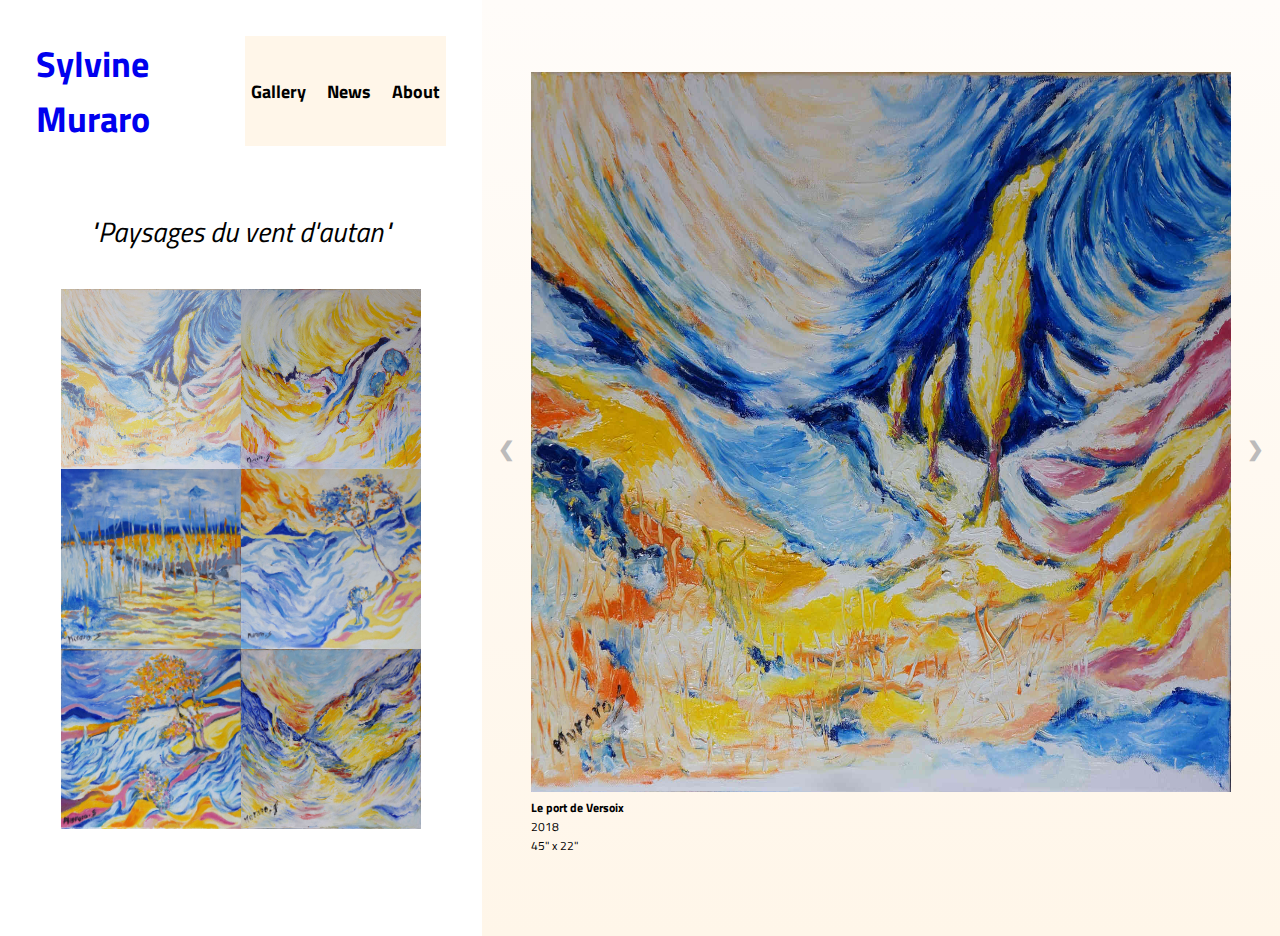
==== gallery.html @ d10dbedd "initial gallery commit" ====
<!DOCTYPE html>
<html lang="en">
<head>
    <meta charset="UTF-8">
    <meta http-equiv="X-UA-Compatible" content="IE=edge">
    <meta name="viewport" content="width=device-width, initial-scale=1.0">
    <title>Sylvine Muraro</title>
    <link rel="stylesheet" href="style.css">
</head>
<body>
    <div class="sideContainer">
        <div class="header">
            <div class="logo">
                <a href="index.html">Sylvine Muraro</a>
            </div>
            <div class="tabMenu">
                <button class="tablink" onclick="openMenu('mosaic', 'gallery', this)" id="defaultOpen">Gallery</button>
                <button class="tablink" onclick="openMenu('news', 'article', this)">News</button>
                <button class="tablink" onclick="openMenu('about', 'bio', this)">About</button>
            </div>
        </div>
        
        <div class="sideMenu"> 

            <div id="mosaic" class="tabcontent">
                <p id="galleryTitle" class="title">"Paysages du vent d'autan"</p>
                <div class="row">
                    <div class="column">
                        <img class="demo cursor" src="1.jpg" style="width:100%" onclick="currentSlide(1)" alt="Cinque Terre">
                    </div>
                    <div class="column">
                        <img class="demo cursor" src="2.jpg" style="width:100%" onclick="currentSlide(2)" alt="Cinque Terre">
                    </div>
                    <div class="column">
                        <img class="demo cursor" src="3.jpg" style="width:100%" onclick="currentSlide(3)" alt="Cinque Terre">
                    </div>
                    <div class="column">
                        <img class="demo cursor" src="4.jpg" style="width:100%" onclick="currentSlide(4)" alt="Cinque Terre">
                    </div>
                    <div class="column">
                        <img class="demo cursor" src="5.jpg" style="width:100%" onclick="currentSlide(5)" alt="Cinque Terre">
                    </div>
                    <div class="column">
                        <img class="demo cursor" src="6.jpg" style="width:100%" onclick="currentSlide(6)" alt="Cinque Terre">
                    </div>
                    <div class="column">
                        <img class="demo cursor" src="7.jpg" style="width:100%" onclick="currentSlide(7)" alt="Cinque Terre">
                    </div>
                    <div class="column">
                        <img class="demo cursor" src="8.jpg" style="width:100%" onclick="currentSlide(8)" alt="Cinque Terre">
                    </div>
                    <div class="column">
                        <img class="demo cursor" src="9.jpg" style="width:100%" onclick="currentSlide(9)" alt="Cinque Terre">
                    </div>
                    <div class="column">
                        <img class="demo cursor" src="10.jpg" style="width:100%" onclick="currentSlide(10)" alt="Cinque Terre">
                    </div>
                    <div class="column">
                        <img class="demo cursor" src="11.jpg" style="width:100%" onclick="currentSlide(11)" alt="Cinque Terre">
                    </div>
                    <div class="column">
                        <img class="demo cursor" src="12.jpg" style="width:100%" onclick="currentSlide(12)" alt="Cinque Terre">
                    </div>
                    <div class="column">
                        <img class="demo cursor" src="13.jpg" style="width:100%" onclick="currentSlide(13)" alt="Cinque Terre">
                    </div>
                </div>
               
            </div>
            
            <div id="news" class="tabcontent">
                <p class="title">News</p>
                <div class="eventContainer">
                    <div class="events">
                        <p classe="date">25/06/2023</p>
                        <p class="eventTitle">Exposition galerie du Caveau de l'Union de producteurs</p>
                        <p class="eventDescription">La gallerie nous fait l'honneur de présenter la prochaine série de tableaux intitulée blablabla...</p>
                    </div>
                    <div class="events">
                        <p classe="date">25/06/2023</p>
                        <p class="eventTitle">Exposition galerie "El Toro Loco"</p>
                        <p class="eventDescription">Les tableaux sont présentés en ce moment dans le restaurant el Toro Loco à blablabla...</p>
                    </div>
                    <div class="events">
                        <p classe="date">25/06/2023</p>
                        <p class="eventTitle">Galerie Baz'Art Café - Théâtre - Expos à Libourne</p>
                        <p class="eventDescription">Lorem ipsum, dolor sit amet consectetur adipisicing elit. Commodi, nostrum reiciendis odio ab minima magni quisquam error facilis repellendus quas cupiditate, nihil vel maiores tempora, ducimus a labore eius laudantium?</p>
                    </div>
                    <div class="events">
                        <p classe="date">25/06/2023</p>
                        <p class="eventTitle">Exposition galerie du Caveau de l'Union de producteurs</p>
                        <p class="eventDescription">La gallerie nous fait l'honneur de présenter la prochaine série de tableaux intitulée blablabla...</p> 
                    </div>
                </div>
            </div>
            
            <div id="about" class="tabcontent">
                <p class="title">Contact</p>
                <p>For further information and enquiries, please contact : ddddd@ppppp.com</p>
                <p>email</p>
                <p>address</p>
                <p>etc....</p>
            </div>
            
              
        </div>
        
        <!--<div class="footer">
                (c) 2022 - Sylvine Muraro. All rights reserved
        </div>
        !-->
    </div>
    
    
    <div id="gallery" class="slideShow">
        <a class="prev" onclick="plusSlides(-1)">&#10094;</a>
        
        <div class="mySlides">
            <img src="1.jpg">
            <div class="caption">
                <div class="captionTitle">Le port de Versoix</div>
                <div>2018</div>
                <div>45" x 22"</div>
            </div>
        </div>
        
        <div class="mySlides">
            <img src="2.jpg">
            <div class="caption">
                <p>blablablablablablabla</p>
            </div>
        </div>

        <div class="mySlides">
            <img src="3.jpg">
            <div class="caption">
                <p>blablablablablablabla</p>
            </div>
        </div>
        <div class="mySlides">
            <img src="4.jpg">
            <div class="caption">
                <p>blablablablablablabla</p>
            </div>
        </div>
        <div class="mySlides">
            <img src="5.jpg">
            <div class="caption">
                <p>blablablablablablabla</p>
            </div>
        </div>
        <div class="mySlides">
            <img src="6.jpg">
            <div class="caption">
                <p>blablablablablablabla</p>
            </div>
        </div>
        <div class="mySlides">
            <img src="7.jpg">
            <div class="caption">
                <p>blablablablablablabla</p>
            </div>
        </div>
        <div class="mySlides">
            <img src="8.jpg">
            <div class="caption">
                <p>blablablablablablabla</p>
            </div>
        </div>
        <div class="mySlides">
            <img src="9.jpg">
            <div class="caption">
                <p>blablablablablablabla</p>
            </div>
        </div>
        <div class="mySlides">
            <img src="10.jpg">
            <div class="caption">
                <p>blablablablablablabla</p>
            </div>
        </div>
        <div class="mySlides">
            <img src="11.jpg">
            <div class="caption">
                <p>blablablablablablabla</p>
            </div>
        </div>
        <div class="mySlides">
            <img src="12.jpg">
            <div class="caption">
                <p>blablablablablablabla</p>
            </div>
        </div>
        <div class="mySlides">
            <img src="13.jpg">
            <div class="caption">
                <p>blablablablablablabla</p>
            </div>
        </div>

        <a class="next" onclick="plusSlides(1)">&#10095;</a> 
    </div>

    <div id="bio" class="slideShow">
        <div class="bioContainer">
            <p id="aboutTitle" class="title">About the artist</p>
            <div class="bio">
                <div class="profilePicture">
                    <img src="profile.jpg" alt="Sylvine Muraro">
                </div>
                <div class="bioText">
                    Lorem ipsum dolor sit amet consectetur adipisicing elit. Velit nobis excepturi accusamus quod aut dolorum ducimus id accusantium doloribus harum sint suscipit, recusandae distinctio tempora laboriosam? Dolorum minus quo debitis!
                </div>
            </div>
                
        </div>
        
    </div>

    <div id="article" class="slideShow">
        <div class="articleContainer">
            <p class="title">Press</p>
            <div class = "articlePicture">
                <img src="resistant.jpg" alt="Le Résistant">
            </div>
        </div>
    </div>
    

    <script src="main.js"></script>

</body>
</html>
---- style.css ----
@import url('https://fonts.googleapis.com/css2?family=Titillium+Web');

body {
    display: flex;
    font-family: Titillium Web;
}

body, html {
    height: 100vh;
    margin: 0;
}

.header {
  display: flex;
  justify-content: space-between;
  padding-bottom: 4vh;
}

.logo {
  font-size: 4vh;
  color: black;
  font-weight: bold;
}

.tabMenu {
  display: flex;
  justify-content: space-between;
  gap: 1vh;
  background-color:rgb(255,246,233);
}

.sideContainer {
  display: flex;
  flex-direction: column;
  width: 32%;
  padding: 4vh;
  flex-shrink: 0;
}

.sideMenu {
  display: flex;
  flex-direction: column;
}

.title {
  display: flex;
  font-size: 28px;
  font-style: oblique;
  margin-bottom: 4vh;
}

#galleryTitle {
  justify-content: center;
}

.caption {
  width: 20vh;
  display: flex;
  flex-direction: column;
  font-size: 12px;
}

.captionTitle {
  font-weight: bold;
}

a {
  text-decoration: none;
}

a:visited {
  color: black;
}

.tablink {
  border: none;
  outline: none;
  cursor: pointer;
  display: flex;
  justify-content: center;
  align-items: center;
  font-size: 2vh;
  background-color:rgb(255,246,233);
  font-family: inherit;
  font-weight: bold;
}

/* Change background color of buttons on hover */
.tablink:hover {
  color: rgb(119,119,119);
}


/* Set default styles for tab content */
.tabcontent {
  display: flex;
  flex-direction: column;
  flex: 1;
}

.events {
  margin-bottom: 4vh;
}

.eventTitle {
  font-weight: bold;
}

/* GALLERY */
/*------------------------------------------------------------*/
.slideShow {
  display: flex;
  background: linear-gradient(rgb(255, 252, 249), rgb(255,246,233));
  flex: 1;
  height: 96vh;
  padding-top: 8vh;
  }

  #gallery {
    justify-content: center;
  }

/* Hide the images by default */
.mySlides img {
  max-height: 80vh;
  max-width: 100%;
  /*display: flex;*/
  opacity: 1;
  transition: 0.3s;
}

/* Add a pointer when hovering over the thumbnail images */
.cursor {
  cursor: pointer;
}

/* Next & previous buttons */
.prev,
.next {
  cursor: pointer;
  display: flex;
  align-items: center;
  height: 80vh;
  padding: 16px;
  color: rgb(188, 187, 187);
  font-weight: bold;
  font-size: 20px;
  border-radius: 0 3px 3px 0;
  user-select: none;
  -webkit-user-select: none;
}

.prevNext {
  display: flex;
  align-items: space-between;
  flex 1;
}

/* On hover, add a black background color with a little bit see-through */
.prev:hover,
.next:hover {
  color: black;
}

.row {  
  display: flex;
  flex-wrap: wrap;
  overflow: auto;
  white-space: nowrap;
  max-height: 60vh;
  justify-content: center;
}

.column {
  height: 20vh;
  width: 20vh;
}

.eventContainer {
  display: flex;
  flex-wrap: wrap;
  overflow: auto;
  /*white-space: nowrap;*/
  max-height: 60vh;
  /*justify-content: center;*/
}


/* Add a transparency effect for thumnbail images */
.demo {
  opacity: 1;
}

.active,
.demo:hover {
  opacity: 0.6;
  transition: 0.3s;
}

img {
  height: 100%;
  width: 100%;
  animation-duration: 1.5s;
  animation-name: slidein;
}

@keyframes slidein {
  from {
    opacity: 0.6;
  }

  to {
    opacity: 1;
  }
}

.profilePicture {
  display: flex;
  height: 40vh;
  width: 40vh;
  flex-shrink: 0;
}

.profilePicture img {
  object-fit: cover;
}

.bioContainer {
  display: flex;
  flex-direction: column;
  padding: 0 16vh;
  margin-top: 6vh;
}

.bio {
 display: flex;
 gap: 4vh;
}

.articleContainer {
  display: flex;
  flex-direction: column;
  padding: 0 16vh;
  margin-top: 6vh;
}

.articlePicture {
  height: 70vh;
}

.articlePicture img {
  object-fit: cover;
}


/* Scrollbar styling for Firefox and Chrome*/
@supports (scrollbar-color: red blue) {
  * {
    /*scrollbar-color:  white;*/
    scrollbar-width: thin;
  }
}

::-webkit-scrollbar {
  width: 5px; 
  height: 7px;
}

::-webkit-scrollbar-thumb {
  background-color: rgb(188, 187, 187);
  /*outline: 1px solid #1e202a;*/
  /*border-radius: 50px;*/
}

::-webkit-scrollbar-track {
  box-shadow: inset 0 0 4px rgba(255, 255, 255, 0.2);
}

/* Hide scrollbar for Chrome, Safari and Opera */
/*.row::-webkit-scrollbar {
  display: none;
}

/* Hide scrollbar for IE, Edge and Firefox */
/*.row {
  -ms-overflow-style: none;  /* IE and Edge */
/*  scrollbar-width: none;  /* Firefox */
/*}

/*.footer {
  display: flex;
  justify-content: space-between;
}*/
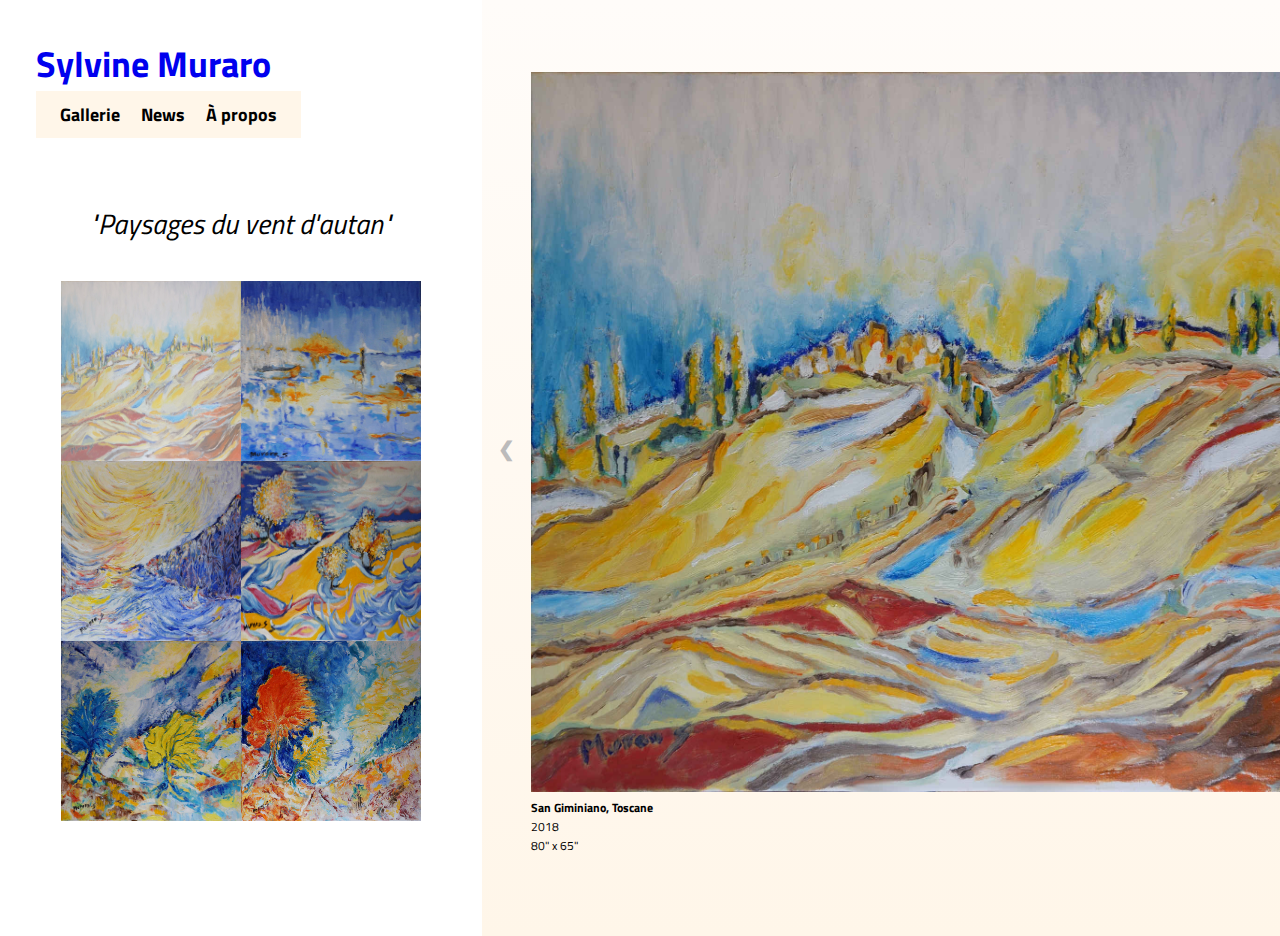
==== commit 8e71e55e: "version to be published online" ====
--- a/gallery.html
+++ b/gallery.html
@@ -14,9 +14,9 @@
                 <a href="index.html">Sylvine Muraro</a>
             </div>
             <div class="tabMenu">
-                <button class="tablink" onclick="openMenu('mosaic', 'gallery', this)" id="defaultOpen">Gallery</button>
+                <button class="tablink" onclick="openMenu('mosaic', 'gallery', this)" id="defaultOpen">Gallerie</button>
                 <button class="tablink" onclick="openMenu('news', 'article', this)">News</button>
-                <button class="tablink" onclick="openMenu('about', 'bio', this)">About</button>
+                <button class="tablink" onclick="openMenu('about', 'bio', this)">À propos</button>
             </div>
         </div>
         
@@ -26,43 +26,40 @@
                 <p id="galleryTitle" class="title">"Paysages du vent d'autan"</p>
                 <div class="row">
                     <div class="column">
-                        <img class="demo cursor" src="1.jpg" style="width:100%" onclick="currentSlide(1)" alt="Cinque Terre">
-                    </div>
-                    <div class="column">
-                        <img class="demo cursor" src="2.jpg" style="width:100%" onclick="currentSlide(2)" alt="Cinque Terre">
-                    </div>
-                    <div class="column">
-                        <img class="demo cursor" src="3.jpg" style="width:100%" onclick="currentSlide(3)" alt="Cinque Terre">
-                    </div>
-                    <div class="column">
-                        <img class="demo cursor" src="4.jpg" style="width:100%" onclick="currentSlide(4)" alt="Cinque Terre">
-                    </div>
-                    <div class="column">
-                        <img class="demo cursor" src="5.jpg" style="width:100%" onclick="currentSlide(5)" alt="Cinque Terre">
-                    </div>
-                    <div class="column">
-                        <img class="demo cursor" src="6.jpg" style="width:100%" onclick="currentSlide(6)" alt="Cinque Terre">
-                    </div>
-                    <div class="column">
-                        <img class="demo cursor" src="7.jpg" style="width:100%" onclick="currentSlide(7)" alt="Cinque Terre">
-                    </div>
-                    <div class="column">
-                        <img class="demo cursor" src="8.jpg" style="width:100%" onclick="currentSlide(8)" alt="Cinque Terre">
-                    </div>
-                    <div class="column">
-                        <img class="demo cursor" src="9.jpg" style="width:100%" onclick="currentSlide(9)" alt="Cinque Terre">
-                    </div>
-                    <div class="column">
-                        <img class="demo cursor" src="10.jpg" style="width:100%" onclick="currentSlide(10)" alt="Cinque Terre">
-                    </div>
-                    <div class="column">
-                        <img class="demo cursor" src="11.jpg" style="width:100%" onclick="currentSlide(11)" alt="Cinque Terre">
-                    </div>
-                    <div class="column">
-                        <img class="demo cursor" src="12.jpg" style="width:100%" onclick="currentSlide(12)" alt="Cinque Terre">
-                    </div>
-                    <div class="column">
-                        <img class="demo cursor" src="13.jpg" style="width:100%" onclick="currentSlide(13)" alt="Cinque Terre">
+                        <img class="demo cursor" src="13.jpg" style="width:100%" onclick="currentSlide(1)" alt="Cinque Terre">
+                    </div>
+                    <div class="column">
+                        <img class="demo cursor" src="25.jpg" style="width:100%" onclick="currentSlide(2)" alt="Cinque Terre">
+                    </div>
+                    <div class="column">
+                        <img class="demo cursor" src="15.jpg" style="width:100%" onclick="currentSlide(3)" alt="Cinque Terre">
+                    </div>
+                    <div class="column">
+                        <img class="demo cursor" src="7.jpg" style="width:100%" onclick="currentSlide(4)" alt="Cinque Terre">
+                    </div>
+                    <div class="column">
+                        <img class="demo cursor" src="8.jpg" style="width:100%" onclick="currentSlide(5)" alt="Cinque Terre">
+                    </div>
+                    <div class="column">
+                        <img class="demo cursor" src="14.jpg" style="width:100%" onclick="currentSlide(6)" alt="Cinque Terre">
+                    </div>
+                    <div class="column">
+                        <img class="demo cursor" src="11.jpg" style="width:100%" onclick="currentSlide(7)" alt="Cinque Terre">
+                    </div>
+                    <div class="column">
+                        <img class="demo cursor" src="26.jpg" style="width:100%" onclick="currentSlide(8)" alt="Cinque Terre">
+                    </div>
+                    <div class="column">
+                        <img class="demo cursor" src="25.jpg" style="width:100%" onclick="currentSlide(9)" alt="Cinque Terre">
+                    </div>
+                    <div class="column">
+                        <img class="demo cursor" src="27.jpg" style="width:100%" onclick="currentSlide(10)" alt="Cinque Terre">
+                    </div>
+                    <div class="column">
+                        <img class="demo cursor" src="19.jpg" style="width:100%" onclick="currentSlide(11)" alt="Cinque Terre">
+                    </div>
+                    <div class="column">
+                        <img class="demo cursor" src="21.jpg" style="width:100%" onclick="currentSlide(12)" alt="Cinque Terre">
                     </div>
                 </div>
                
@@ -72,34 +69,36 @@
                 <p class="title">News</p>
                 <div class="eventContainer">
                     <div class="events">
-                        <p classe="date">25/06/2023</p>
-                        <p class="eventTitle">Exposition galerie du Caveau de l'Union de producteurs</p>
-                        <p class="eventDescription">La gallerie nous fait l'honneur de présenter la prochaine série de tableaux intitulée blablabla...</p>
-                    </div>
-                    <div class="events">
-                        <p classe="date">25/06/2023</p>
+                        <p classe="date">2023</p>
+                        <p class="eventTitle">Exposition galerie du Caveau de l'Union de producteurs de Saint-Émilion</p>
+                        <p class="eventDescription">La galerie nous ouvrira de nouveau ses portes pour la série de tableaux à venir.</p>
+                    </div>
+                    
+                    <div class="events">
+                        <p classe="date">Été 2022</p>
                         <p class="eventTitle">Exposition galerie "El Toro Loco"</p>
-                        <p class="eventDescription">Les tableaux sont présentés en ce moment dans le restaurant el Toro Loco à blablabla...</p>
-                    </div>
-                    <div class="events">
-                        <p classe="date">25/06/2023</p>
+                        <p class="eventDescription">Les tableaux seront présentés prochainement dans le restaurant el Toro Loco. Dates à venir!</p>
+                    </div>
+                    
+                    <div class="events">
+                        <p classe="date">07/05/2020 - 07/07/2020</p>
                         <p class="eventTitle">Galerie Baz'Art Café - Théâtre - Expos à Libourne</p>
-                        <p class="eventDescription">Lorem ipsum, dolor sit amet consectetur adipisicing elit. Commodi, nostrum reiciendis odio ab minima magni quisquam error facilis repellendus quas cupiditate, nihil vel maiores tempora, ducimus a labore eius laudantium?</p>
-                    </div>
-                    <div class="events">
-                        <p classe="date">25/06/2023</p>
-                        <p class="eventTitle">Exposition galerie du Caveau de l'Union de producteurs</p>
-                        <p class="eventDescription">La gallerie nous fait l'honneur de présenter la prochaine série de tableaux intitulée blablabla...</p> 
+                        <p class="eventDescription">La série "Paysages du vent d'Autan" était visible durant l'été 2020 au Baz'Art Café</p>
+                    </div>
+                    <div class="events">
+                        <p classe="date">03/02/2020 - 31/03/2020</p>
+                        <p class="eventTitle">Exposition galerie du Caveau de l'Union de producteurs de Saint-Émilion</p>
+                        <p class="eventDescription">La gallerie nous a fait l'honneur de présenter pour la première fois au public série de tableaux "Paysages du vent d'Autan". Un grand merci aux organisateurs pour le magnifique vernissage</p> 
                     </div>
                 </div>
             </div>
             
             <div id="about" class="tabcontent">
                 <p class="title">Contact</p>
-                <p>For further information and enquiries, please contact : ddddd@ppppp.com</p>
-                <p>email</p>
-                <p>address</p>
-                <p>etc....</p>
+                <p>Pour toute information ou renseignement pour l'acquisition des tableaux ou les expositions :</p>
+                <p>enquiries@sylvinemuraro.com</p>
+                <p></p>
+                <p></p>
             </div>
             
               
@@ -116,85 +115,103 @@
         <a class="prev" onclick="plusSlides(-1)">&#10094;</a>
         
         <div class="mySlides">
-            <img src="1.jpg">
-            <div class="caption">
-                <div class="captionTitle">Le port de Versoix</div>
-                <div>2018</div>
-                <div>45" x 22"</div>
-            </div>
-        </div>
-        
-        <div class="mySlides">
-            <img src="2.jpg">
-            <div class="caption">
-                <p>blablablablablablabla</p>
-            </div>
-        </div>
-
-        <div class="mySlides">
-            <img src="3.jpg">
-            <div class="caption">
-                <p>blablablablablablabla</p>
-            </div>
-        </div>
-        <div class="mySlides">
-            <img src="4.jpg">
-            <div class="caption">
-                <p>blablablablablablabla</p>
-            </div>
-        </div>
-        <div class="mySlides">
-            <img src="5.jpg">
-            <div class="caption">
-                <p>blablablablablablabla</p>
-            </div>
-        </div>
-        <div class="mySlides">
-            <img src="6.jpg">
-            <div class="caption">
-                <p>blablablablablablabla</p>
+            <img src="13.jpg">
+            <div class="caption">
+                <div class="captionTitle">San Giminiano, Toscane</div>
+                <div>2018</div>
+                <div>80" x 65"</div>
+            </div>
+        </div>
+        
+        <div class="mySlides">
+            <img src="25.jpg">
+            <div class="caption">
+                <div class="captionTitle">Barque au soleil couchant</div>
+                <div>2018</div>
+                <div>50" x 45"</div>
+            </div>
+        </div>
+
+        <div class="mySlides">
+            <img src="15.jpg">
+            <div class="caption">
+                <div class="captionTitle">Falaise au soleil matinal</div>
+                <div>2018</div>
+                <div>80" x 60"</div>
             </div>
         </div>
         <div class="mySlides">
             <img src="7.jpg">
             <div class="caption">
-                <p>blablablablablablabla</p>
+                <div class="captionTitle">Brise de printemps</div>
+                <div>2018</div>
+                <div>50" x 70"</div>
             </div>
         </div>
         <div class="mySlides">
             <img src="8.jpg">
             <div class="caption">
-                <p>blablablablablablabla</p>
-            </div>
-        </div>
-        <div class="mySlides">
-            <img src="9.jpg">
-            <div class="caption">
-                <p>blablablablablablabla</p>
-            </div>
-        </div>
-        <div class="mySlides">
-            <img src="10.jpg">
-            <div class="caption">
-                <p>blablablablablablabla</p>
-            </div>
-        </div>
+                <div class="captionTitle">Promenade aux mille sentiers</div>
+                <div>2018</div>
+                <div>80" x 60"</div>
+            </div>
+        </div>
+        <div class="mySlides">
+            <img src="14.jpg">
+            <div class="caption">
+                <div class="captionTitle">Balade automnale</div>
+                <div>2018</div>
+                <div>60" x 80"</div>
+            </div>
+        </div>
+        <!-- Photo manquante Bord du lac aux peupliers-->
         <div class="mySlides">
             <img src="11.jpg">
             <div class="caption">
-                <p>blablablablablablabla</p>
-            </div>
-        </div>
-        <div class="mySlides">
-            <img src="12.jpg">
-            <div class="caption">
-                <p>blablablablablablabla</p>
-            </div>
-        </div>
-        <div class="mySlides">
-            <img src="13.jpg">
-            <div class="caption">
-                <p>blablablablablablabla</p>
+                <div class="captionTitle">Bord du lac aux peupliers</div>
+                <div>2018</div>
+                <div>??" x ??"</div>
+            </div>
+        </div>
+        <div class="mySlides">
+            <img src="26.jpg">
+            <div class="caption">
+                <div class="captionTitle">Bouleaux</div>
+                <div>2018</div>
+                <div>38" x 46"</div>
+            </div>
+        </div>
+        <!-- Photo manquante Orage-->
+        <div class="mySlides">
+            <img src="25.jpg">
+            <div class="caption">
+                <div class="captionTitle">Orage</div>
+                <div>2018</div>
+                <div>70" x 50"</div>
+            </div>
+        </div>
+        <div class="mySlides">
+            <img src="27.jpg">
+            <div class="caption">
+                <div class="captionTitle">La force de vie</div>
+                <div>2018</div>
+                <div>50" x 40"</div>
+            </div>
+        </div>
+        <div class="mySlides">
+            <img src="19.jpg">
+            <div class="caption">
+                <div class="captionTitle">Île sous le vent</div>
+                <div>2018</div>
+                <div>55" x 38"</div>
+            </div>
+        </div>
+        <div class="mySlides">
+            <img src="21.jpg">
+            <div class="caption">
+                <div class="captionTitle">Chemin de balade</div>
+                <div>2018</div>
+                <div>38" x 46"</div>
             </div>
         </div>
 
@@ -203,13 +220,14 @@
 
     <div id="bio" class="slideShow">
         <div class="bioContainer">
-            <p id="aboutTitle" class="title">About the artist</p>
+            <p id="aboutTitle" class="title">À propos de l'artiste</p>
             <div class="bio">
                 <div class="profilePicture">
                     <img src="profile.jpg" alt="Sylvine Muraro">
                 </div>
                 <div class="bioText">
-                    Lorem ipsum dolor sit amet consectetur adipisicing elit. Velit nobis excepturi accusamus quod aut dolorum ducimus id accusantium doloribus harum sint suscipit, recusandae distinctio tempora laboriosam? Dolorum minus quo debitis!
+                    Sylvine Muraro essaye d'exprimer les paysages et toutes les images qui l'habitent sans en dessiner les contours mais en prenant la peinture à plein doigts pour les poser sur la toile. Alors le mouvement apparaît, les effets de vent, de tempête se matérialisent dans les tableaux.
+                    Cette Technique en quête de spontanéité, laisse ses tableaux frais, transmettant la vérité des sensations des couleurs et de la lumière.
                 </div>
             </div>
                 
@@ -219,7 +237,7 @@
 
     <div id="article" class="slideShow">
         <div class="articleContainer">
-            <p class="title">Press</p>
+            <p class="title">Presse</p>
             <div class = "articlePicture">
                 <img src="resistant.jpg" alt="Le Résistant">
             </div>
--- a/style.css
+++ b/style.css
@@ -14,6 +14,7 @@
   display: flex;
   justify-content: space-between;
   padding-bottom: 4vh;
+  flex-wrap: wrap;
 }
 
 .logo {
@@ -27,6 +28,7 @@
   justify-content: space-between;
   gap: 1vh;
   background-color:rgb(255,246,233);
+  padding: 1vh 2vh;
 }
 
 .sideContainer {
@@ -118,6 +120,9 @@
 
   #gallery {
     justify-content: center;
+    min-width: max-content;
+    /*display: flex;
+    flex-shrink: 0;*/
   }
 
 /* Hide the images by default */
@@ -153,7 +158,7 @@
 .prevNext {
   display: flex;
   align-items: space-between;
-  flex 1;
+  flex: 1;
 }
 
 /* On hover, add a black background color with a little bit see-through */
@@ -199,7 +204,7 @@
 
 img {
   height: 100%;
-  width: 100%;
+  /*width: 100%;*/
   animation-duration: 1.5s;
   animation-name: slidein;
 }
@@ -235,6 +240,10 @@
 .bio {
  display: flex;
  gap: 4vh;
+}
+
+.bioText {
+  margin-left: 4vh;
 }
 
 .articleContainer {
